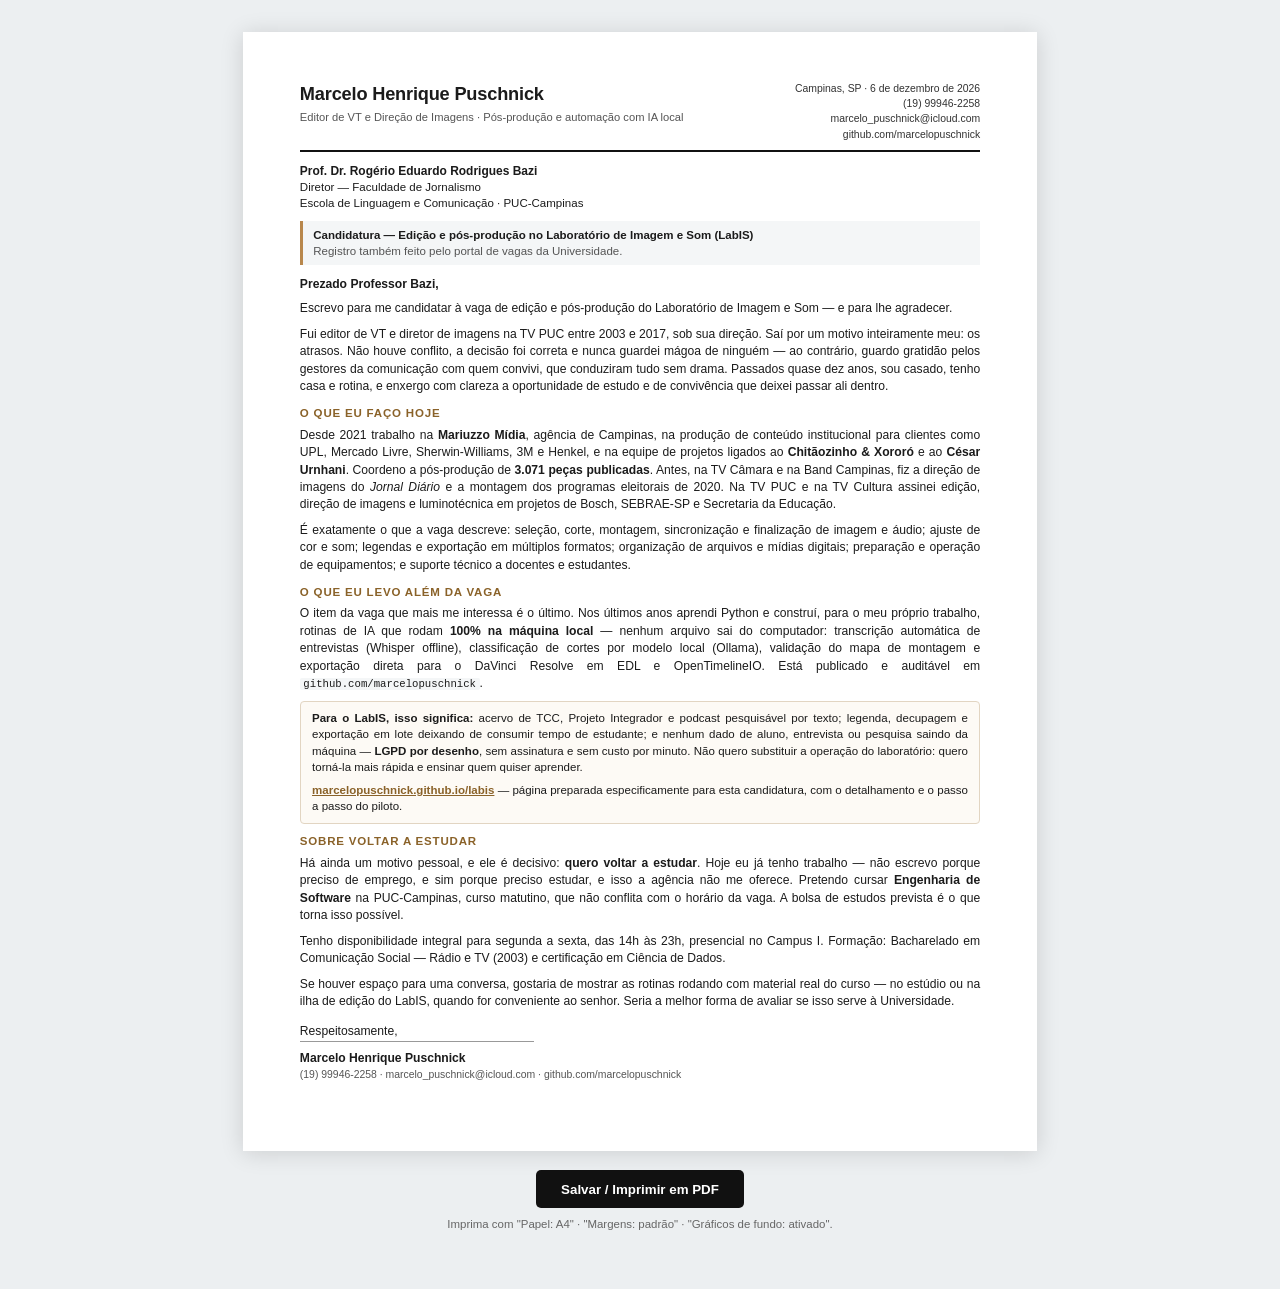
==== carta.html @ 680083f9 "Apresentacao de candidatura ao LabIS (PUC-Campinas) - index: pagina de recepcao com carta aberta, nu" ====
<!DOCTYPE html>
<html lang="pt-BR">
<head>
<meta charset="UTF-8">
<meta name="viewport" content="width=device-width, initial-scale=1.0">
<title>Carta — Prof. Dr. Rogério Bazi | Candidatura LabIS · Marcelo Puschnick</title>
<style>
  /* --fs e --lh sao o unico controle de escala; o resto usa em */
  :root { --fs: 9.1pt; --lh: 1.44; }

  @page { size: A4; margin: 11mm 15mm 10mm 15mm; }

  * { margin: 0; padding: 0; box-sizing: border-box; }

  html { -webkit-print-color-adjust: exact; print-color-adjust: exact; }

  body {
    font-family: 'Inter', -apple-system, 'Segoe UI', Arial, sans-serif;
    font-size: var(--fs);
    line-height: var(--lh);
    color: #1b1b1b;
    background: #eceff1;
    padding: 2rem 1rem 3rem;
  }

  .sheet {
    width: 210mm;
    min-height: 296mm;
    margin: 0 auto;
    background: #fff;
    padding: 13mm 15mm 12mm 15mm;
    box-shadow: 0 2px 22px rgba(0,0,0,.14);
  }

  /* ---- cabeçalho ---- */
  .letterhead { display: flex; justify-content: space-between; align-items: flex-start; gap: 1.5rem; border-bottom: 2px solid #111; padding-bottom: .5rem; }
  .who h1 { font-size: 1.5em; font-weight: 700; letter-spacing: -.01em; }
  .who .role { font-size: .92em; color: #555; margin-top: .1rem; }
  .contact { text-align: right; font-size: .86em; line-height: 1.45; color: #333; white-space: nowrap; }
  .contact a { color: #333; text-decoration: none; }

  /* ---- destinatário ---- */
  .addressee { margin-top: .7rem; font-size: .95em; line-height: 1.38; }
  .addressee strong { font-size: 1.04em; }

  .subject {
    margin: .6rem 0 .7rem;
    padding: .34rem .65rem;
    background: #f4f6f7;
    border-left: 3px solid #b8874c;
    font-size: .95em;
    font-weight: 600;
  }

  .salutation { margin-bottom: .4rem; font-weight: 600; }

  p { margin-bottom: .5rem; text-align: justify; }

  h2 {
    font-size: .95em;
    font-weight: 700;
    text-transform: uppercase;
    letter-spacing: .07em;
    color: #8a6229;
    margin: .6rem 0 .3rem;
  }

  .code { font-family: 'JetBrains Mono', Consolas, monospace; font-size: .88em; background: #f4f6f7; padding: .01rem .22rem; border-radius: 2px; }

  .callout {
    border: 1px solid #e2d5c2;
    background: #fdfaf5;
    border-radius: 4px;
    padding: .5rem .7rem;
    margin: .5rem 0;
    font-size: .95em;
  }
  .callout p { margin-bottom: .35rem; }
  .callout p:last-child { margin-bottom: 0; }

  .sign { margin-top: .8rem; }
  .sign .name { font-weight: 700; margin-top: .5rem; }
  .sign .line { border-top: 1px solid #999; width: 62mm; margin-bottom: .18rem; }
  .sign .meta { font-size: .86em; color: #555; }

  .no-print { max-width: 210mm; margin: 1.2rem auto 0; text-align: center; }
  .no-print button {
    font: inherit; font-size: 10pt; font-weight: 600;
    padding: .6rem 1.6rem; background: #111; color: #fff;
    border: 0; border-radius: 5px; cursor: pointer;
  }
  .no-print p { text-align: center; font-size: 8.6pt; color: #666; margin-top: .5rem; }

  @media print {
    body { background: #fff; padding: 0; }
    .sheet { width: auto; min-height: 0; margin: 0; padding: 0; box-shadow: none; }
    .no-print { display: none; }
    a { color: #1b1b1b; }
  }
  /* apenas tela: em impressao a largura ute de A4 (680px) casaria com max-width:800px
     e reempilharia o cabecalho, empurrando a carta para uma segunda pagina */
  @media screen and (max-width: 800px) {
    .sheet { width: 100%; min-height: 0; padding: 1.2rem; }
    .letterhead { flex-direction: column; gap: .4rem; }
    .contact { text-align: left; white-space: normal; }
  }
</style>
</head>
<body>

<div class="sheet">

  <div class="letterhead">
    <div class="who">
      <h1>Marcelo Henrique Puschnick</h1>
      <div class="role">Editor de VT e Direção de Imagens · Pós-produção e automação com IA local</div>
    </div>
    <div class="contact">
      Campinas, SP · <span id="today"></span><br>
      (19) 99946-2258<br>
      marcelo_puschnick@icloud.com<br>
      github.com/marcelopuschnick
    </div>
  </div>

  <div class="addressee">
    <strong>Prof. Dr. Rogério Eduardo Rodrigues Bazi</strong><br>
    Diretor — Faculdade de Jornalismo<br>
    Escola de Linguagem e Comunicação · PUC-Campinas
  </div>

  <div class="subject">
    Candidatura — Edição e pós-produção no Laboratório de Imagem e Som (LabIS)<br>
    <span style="font-weight:400;color:#555;">Registro também feito pelo portal de vagas da Universidade.</span>
  </div>

  <p class="salutation">Prezado Professor Bazi,</p>

  <p>Escrevo para me candidatar à vaga de edição e pós-produção do Laboratório de Imagem e Som — e para lhe agradecer.</p>

  <p>Fui editor de VT e diretor de imagens na TV PUC entre 2003 e 2017, sob sua direção. Saí por um motivo inteiramente meu: os atrasos. Não houve conflito, a decisão foi correta e nunca guardei mágoa de ninguém — ao contrário, guardo gratidão pelos gestores da comunicação com quem convivi, que conduziram tudo sem drama. Passados quase dez anos, sou casado, tenho casa e rotina, e enxergo com clareza a oportunidade de estudo e de convivência que deixei passar ali dentro.</p>

  <h2>O que eu faço hoje</h2>

  <p>Desde 2021 trabalho na <strong>Mariuzzo Mídia</strong>, agência de Campinas, na produção de conteúdo institucional para clientes como UPL, Mercado Livre, Sherwin-Williams, 3M e Henkel, e na equipe de projetos ligados ao <strong>Chitãozinho &amp; Xororó</strong> e ao <strong>César Urnhani</strong>. Coordeno a pós-produção de <strong>3.071 peças publicadas</strong>. Antes, na TV Câmara e na Band Campinas, fiz a direção de imagens do <em>Jornal Diário</em> e a montagem dos programas eleitorais de 2020. Na TV PUC e na TV Cultura assinei edição, direção de imagens e luminotécnica em projetos de Bosch, SEBRAE-SP e Secretaria da Educação.</p>

  <p>É exatamente o que a vaga descreve: seleção, corte, montagem, sincronização e finalização de imagem e áudio; ajuste de cor e som; legendas e exportação em múltiplos formatos; organização de arquivos e mídias digitais; preparação e operação de equipamentos; e suporte técnico a docentes e estudantes.</p>

  <h2>O que eu levo além da vaga</h2>

  <p>O item da vaga que mais me interessa é o último. Nos últimos anos aprendi Python e construí, para o meu próprio trabalho, rotinas de IA que rodam <strong>100% na máquina local</strong> — nenhum arquivo sai do computador: transcrição automática de entrevistas (Whisper offline), classificação de cortes por modelo local (Ollama), validação do mapa de montagem e exportação direta para o DaVinci Resolve em EDL e OpenTimelineIO. Está publicado e auditável em <span class="code">github.com/marcelopuschnick</span>.</p>

  <div class="callout">
    <p><strong>Para o LabIS, isso significa:</strong> acervo de TCC, Projeto Integrador e podcast pesquisável por texto; legenda, decupagem e exportação em lote deixando de consumir tempo de estudante; e nenhum dado de aluno, entrevista ou pesquisa saindo da máquina — <strong>LGPD por desenho</strong>, sem assinatura e sem custo por minuto. Não quero substituir a operação do laboratório: quero torná-la mais rápida e ensinar quem quiser aprender.</p>
    <p><a href="https://marcelopuschnick.github.io/labis/" style="color:#8a6229;font-weight:600;">marcelopuschnick.github.io/labis</a> — página preparada especificamente para esta candidatura, com o detalhamento e o passo a passo do piloto.</p>
  </div>

  <h2>Sobre voltar a estudar</h2>

  <p>Há ainda um motivo pessoal, e ele é decisivo: <strong>quero voltar a estudar</strong>. Hoje eu já tenho trabalho — não escrevo porque preciso de emprego, e sim porque preciso estudar, e isso a agência não me oferece. Pretendo cursar <strong>Engenharia de Software</strong> na PUC-Campinas, curso matutino, que não conflita com o horário da vaga. A bolsa de estudos prevista é o que torna isso possível.</p>

  <p>Tenho disponibilidade integral para segunda a sexta, das 14h às 23h, presencial no Campus I. Formação: Bacharelado em Comunicação Social — Rádio e TV (2003) e certificação em Ciência de Dados.</p>

  <p>Se houver espaço para uma conversa, gostaria de mostrar as rotinas rodando com material real do curso — no estúdio ou na ilha de edição do LabIS, quando for conveniente ao senhor. Seria a melhor forma de avaliar se isso serve à Universidade.</p>

  <div class="sign">
    <p style="margin-bottom:0;">Respeitosamente,</p>
    <div class="line"></div>
    <div class="name">Marcelo Henrique Puschnick</div>
    <div class="meta">(19) 99946-2258 · marcelo_puschnick@icloud.com · github.com/marcelopuschnick</div>
  </div>

</div>

<div class="no-print">
  <button onclick="window.print()">Salvar / Imprimir em PDF</button>
  <p>Imprima com "Papel: A4" · "Margens: padrão" · "Gráficos de fundo: ativado".</p>
</div>

<script>
  (function () {
    var m = ['janeiro','fevereiro','março','abril','maio','junho','julho','agosto','setembro','outubro','novembro','dezembro'];
    var d = new Date();
    document.getElementById('today').textContent = d.getDate() + ' de ' + m[d.getMonth()] + ' de ' + d.getFullYear();
  })();
</script>
</body>
</html>
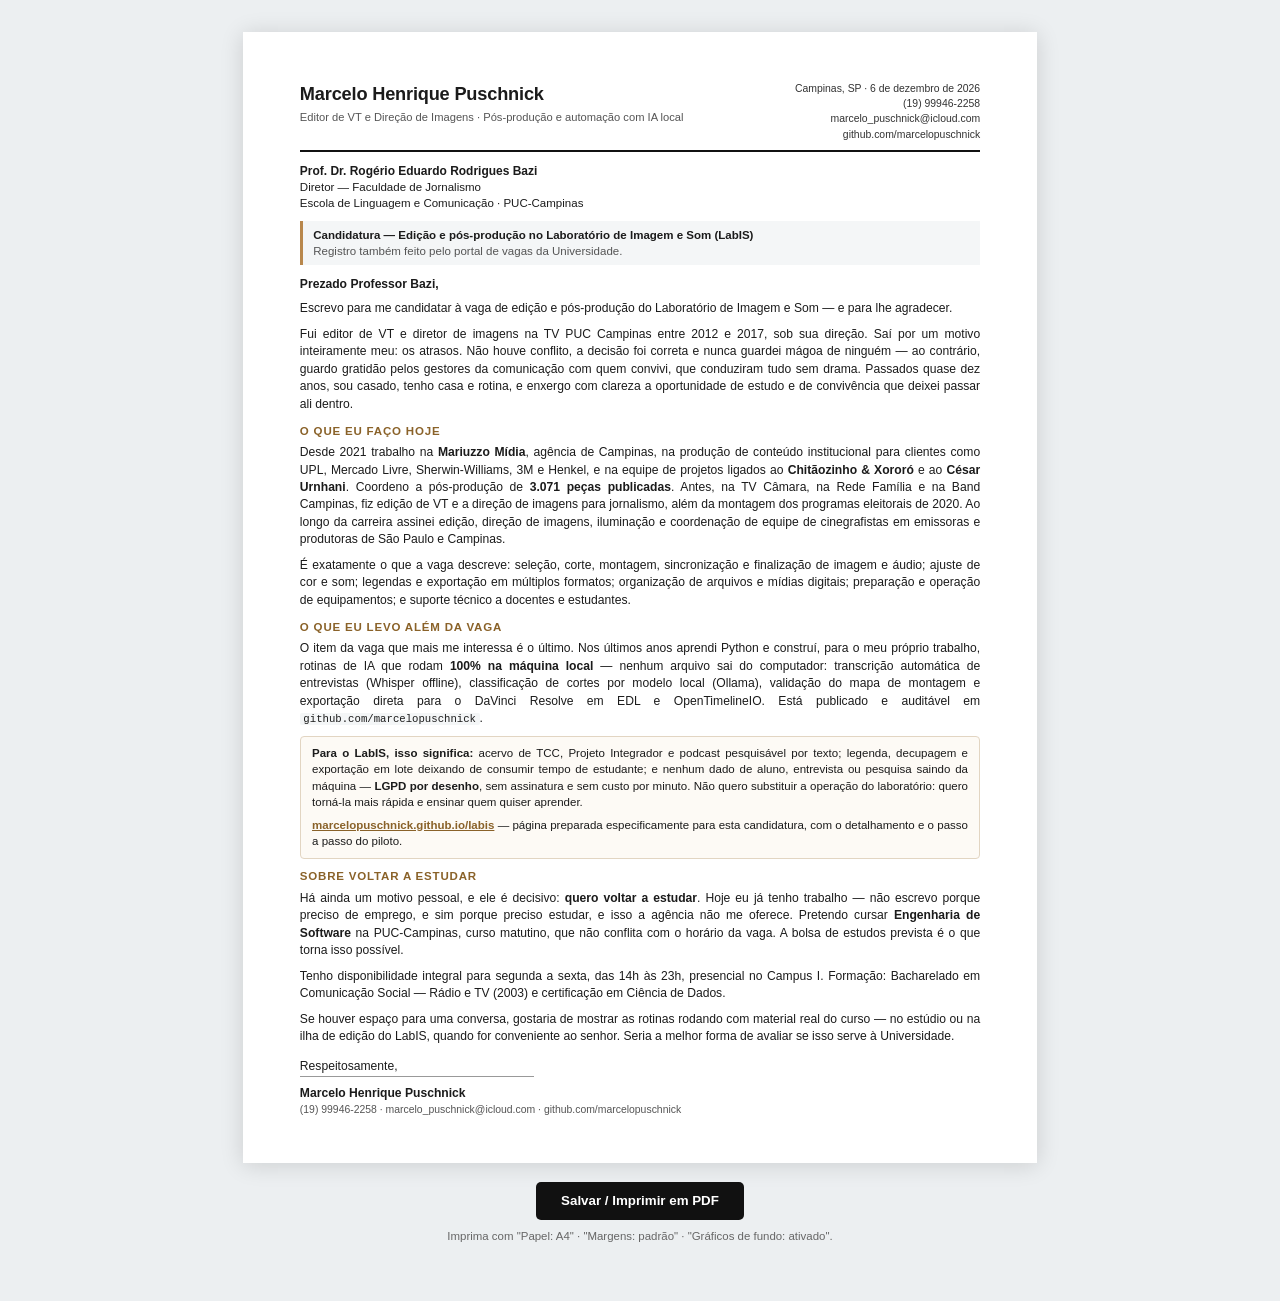
==== commit 0a394d69: "fix: trajetoria correta e curriculo alinhado com o original - datas da TV PUC corrigidas (2012-2017)" ====
--- a/carta.html
+++ b/carta.html
@@ -138,11 +138,11 @@
 
   <p>Escrevo para me candidatar à vaga de edição e pós-produção do Laboratório de Imagem e Som — e para lhe agradecer.</p>
 
-  <p>Fui editor de VT e diretor de imagens na TV PUC entre 2003 e 2017, sob sua direção. Saí por um motivo inteiramente meu: os atrasos. Não houve conflito, a decisão foi correta e nunca guardei mágoa de ninguém — ao contrário, guardo gratidão pelos gestores da comunicação com quem convivi, que conduziram tudo sem drama. Passados quase dez anos, sou casado, tenho casa e rotina, e enxergo com clareza a oportunidade de estudo e de convivência que deixei passar ali dentro.</p>
+  <p>Fui editor de VT e diretor de imagens na TV PUC Campinas entre 2012 e 2017, sob sua direção. Saí por um motivo inteiramente meu: os atrasos. Não houve conflito, a decisão foi correta e nunca guardei mágoa de ninguém — ao contrário, guardo gratidão pelos gestores da comunicação com quem convivi, que conduziram tudo sem drama. Passados quase dez anos, sou casado, tenho casa e rotina, e enxergo com clareza a oportunidade de estudo e de convivência que deixei passar ali dentro.</p>
 
   <h2>O que eu faço hoje</h2>
 
-  <p>Desde 2021 trabalho na <strong>Mariuzzo Mídia</strong>, agência de Campinas, na produção de conteúdo institucional para clientes como UPL, Mercado Livre, Sherwin-Williams, 3M e Henkel, e na equipe de projetos ligados ao <strong>Chitãozinho &amp; Xororó</strong> e ao <strong>César Urnhani</strong>. Coordeno a pós-produção de <strong>3.071 peças publicadas</strong>. Antes, na TV Câmara e na Band Campinas, fiz a direção de imagens do <em>Jornal Diário</em> e a montagem dos programas eleitorais de 2020. Na TV PUC e na TV Cultura assinei edição, direção de imagens e luminotécnica em projetos de Bosch, SEBRAE-SP e Secretaria da Educação.</p>
+  <p>Desde 2021 trabalho na <strong>Mariuzzo Mídia</strong>, agência de Campinas, na produção de conteúdo institucional para clientes como UPL, Mercado Livre, Sherwin-Williams, 3M e Henkel, e na equipe de projetos ligados ao <strong>Chitãozinho &amp; Xororó</strong> e ao <strong>César Urnhani</strong>. Coordeno a pós-produção de <strong>3.071 peças publicadas</strong>. Antes, na TV Câmara, na Rede Família e na Band Campinas, fiz edição de VT e a direção de imagens para jornalismo, além da montagem dos programas eleitorais de 2020. Ao longo da carreira assinei edição, direção de imagens, iluminação e coordenação de equipe de cinegrafistas em emissoras e produtoras de São Paulo e Campinas.</p>
 
   <p>É exatamente o que a vaga descreve: seleção, corte, montagem, sincronização e finalização de imagem e áudio; ajuste de cor e som; legendas e exportação em múltiplos formatos; organização de arquivos e mídias digitais; preparação e operação de equipamentos; e suporte técnico a docentes e estudantes.</p>
 
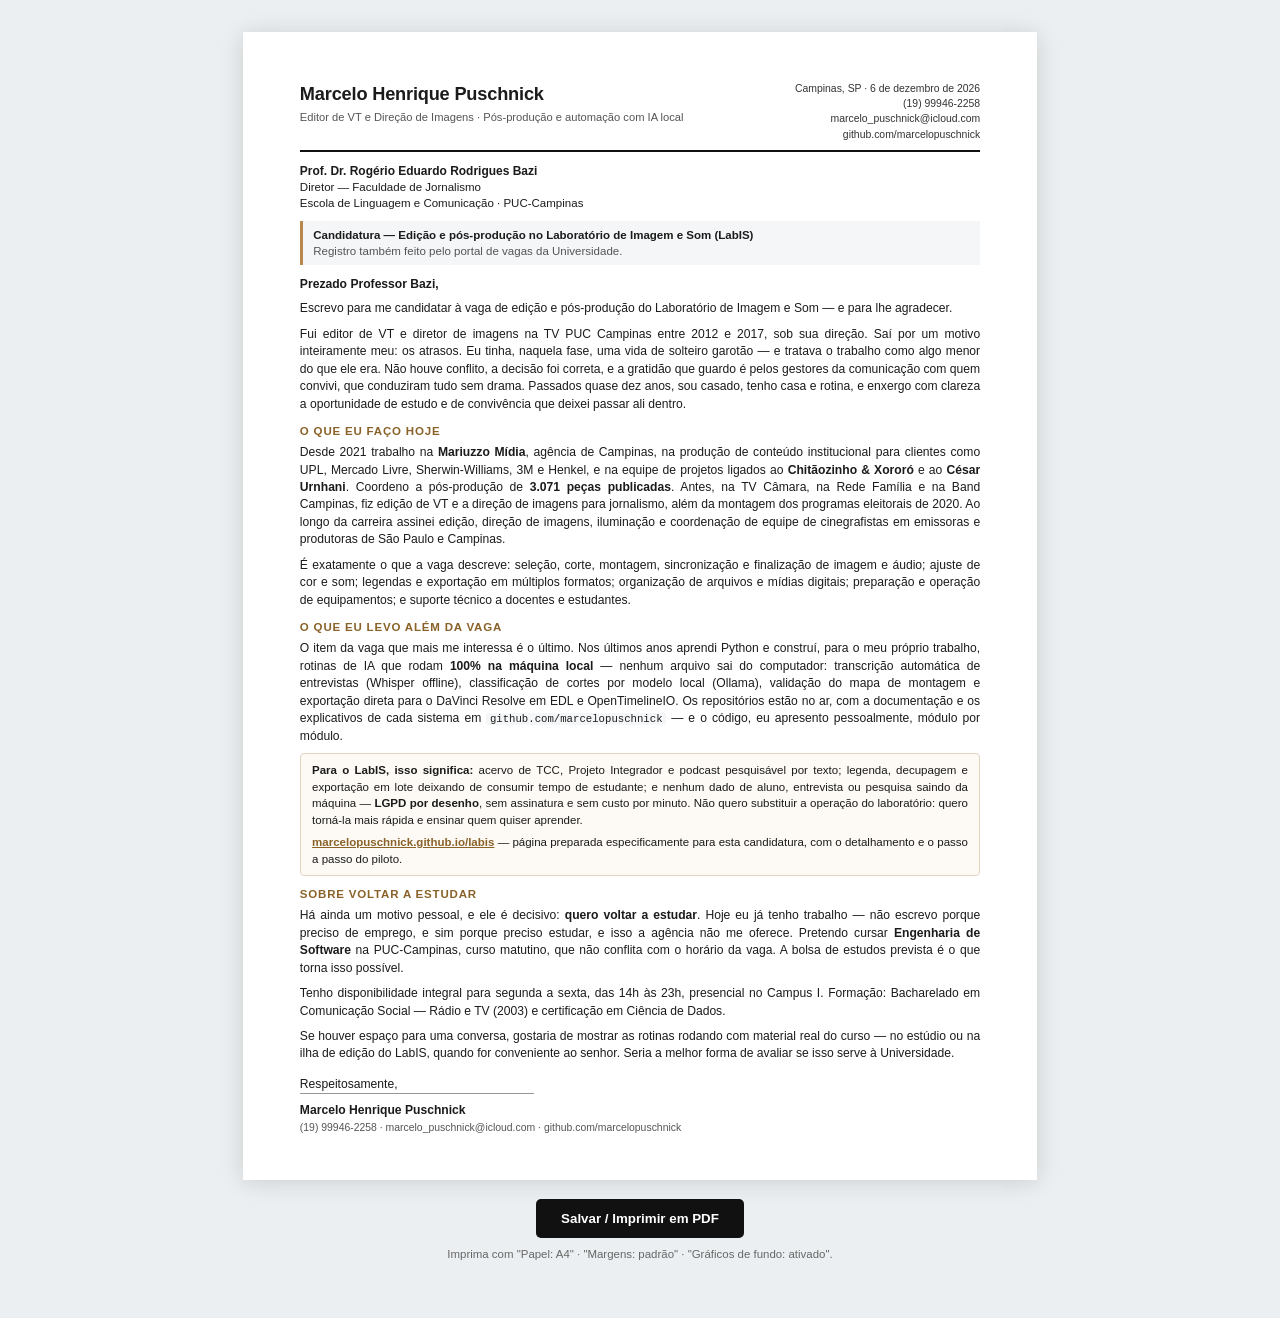
==== commit b485ef4d: "repos: documentacao no ar, codigo apresentado ao vivo; carta/index: garotao de 49, gratidao sem ress" ====
--- a/carta.html
+++ b/carta.html
@@ -138,7 +138,7 @@
 
   <p>Escrevo para me candidatar à vaga de edição e pós-produção do Laboratório de Imagem e Som — e para lhe agradecer.</p>
 
-  <p>Fui editor de VT e diretor de imagens na TV PUC Campinas entre 2012 e 2017, sob sua direção. Saí por um motivo inteiramente meu: os atrasos. Não houve conflito, a decisão foi correta e nunca guardei mágoa de ninguém — ao contrário, guardo gratidão pelos gestores da comunicação com quem convivi, que conduziram tudo sem drama. Passados quase dez anos, sou casado, tenho casa e rotina, e enxergo com clareza a oportunidade de estudo e de convivência que deixei passar ali dentro.</p>
+  <p>Fui editor de VT e diretor de imagens na TV PUC Campinas entre 2012 e 2017, sob sua direção. Saí por um motivo inteiramente meu: os atrasos. Eu tinha, naquela fase, uma vida de solteiro garotão — e tratava o trabalho como algo menor do que ele era. Não houve conflito, a decisão foi correta, e a gratidão que guardo é pelos gestores da comunicação com quem convivi, que conduziram tudo sem drama. Passados quase dez anos, sou casado, tenho casa e rotina, e enxergo com clareza a oportunidade de estudo e de convivência que deixei passar ali dentro.</p>
 
   <h2>O que eu faço hoje</h2>
 
@@ -148,7 +148,7 @@
 
   <h2>O que eu levo além da vaga</h2>
 
-  <p>O item da vaga que mais me interessa é o último. Nos últimos anos aprendi Python e construí, para o meu próprio trabalho, rotinas de IA que rodam <strong>100% na máquina local</strong> — nenhum arquivo sai do computador: transcrição automática de entrevistas (Whisper offline), classificação de cortes por modelo local (Ollama), validação do mapa de montagem e exportação direta para o DaVinci Resolve em EDL e OpenTimelineIO. Está publicado e auditável em <span class="code">github.com/marcelopuschnick</span>.</p>
+  <p>O item da vaga que mais me interessa é o último. Nos últimos anos aprendi Python e construí, para o meu próprio trabalho, rotinas de IA que rodam <strong>100% na máquina local</strong> — nenhum arquivo sai do computador: transcrição automática de entrevistas (Whisper offline), classificação de cortes por modelo local (Ollama), validação do mapa de montagem e exportação direta para o DaVinci Resolve em EDL e OpenTimelineIO. Os repositórios estão no ar, com a documentação e os explicativos de cada sistema em <span class="code">github.com/marcelopuschnick</span> — e o código, eu apresento pessoalmente, módulo por módulo.</p>
 
   <div class="callout">
     <p><strong>Para o LabIS, isso significa:</strong> acervo de TCC, Projeto Integrador e podcast pesquisável por texto; legenda, decupagem e exportação em lote deixando de consumir tempo de estudante; e nenhum dado de aluno, entrevista ou pesquisa saindo da máquina — <strong>LGPD por desenho</strong>, sem assinatura e sem custo por minuto. Não quero substituir a operação do laboratório: quero torná-la mais rápida e ensinar quem quiser aprender.</p>
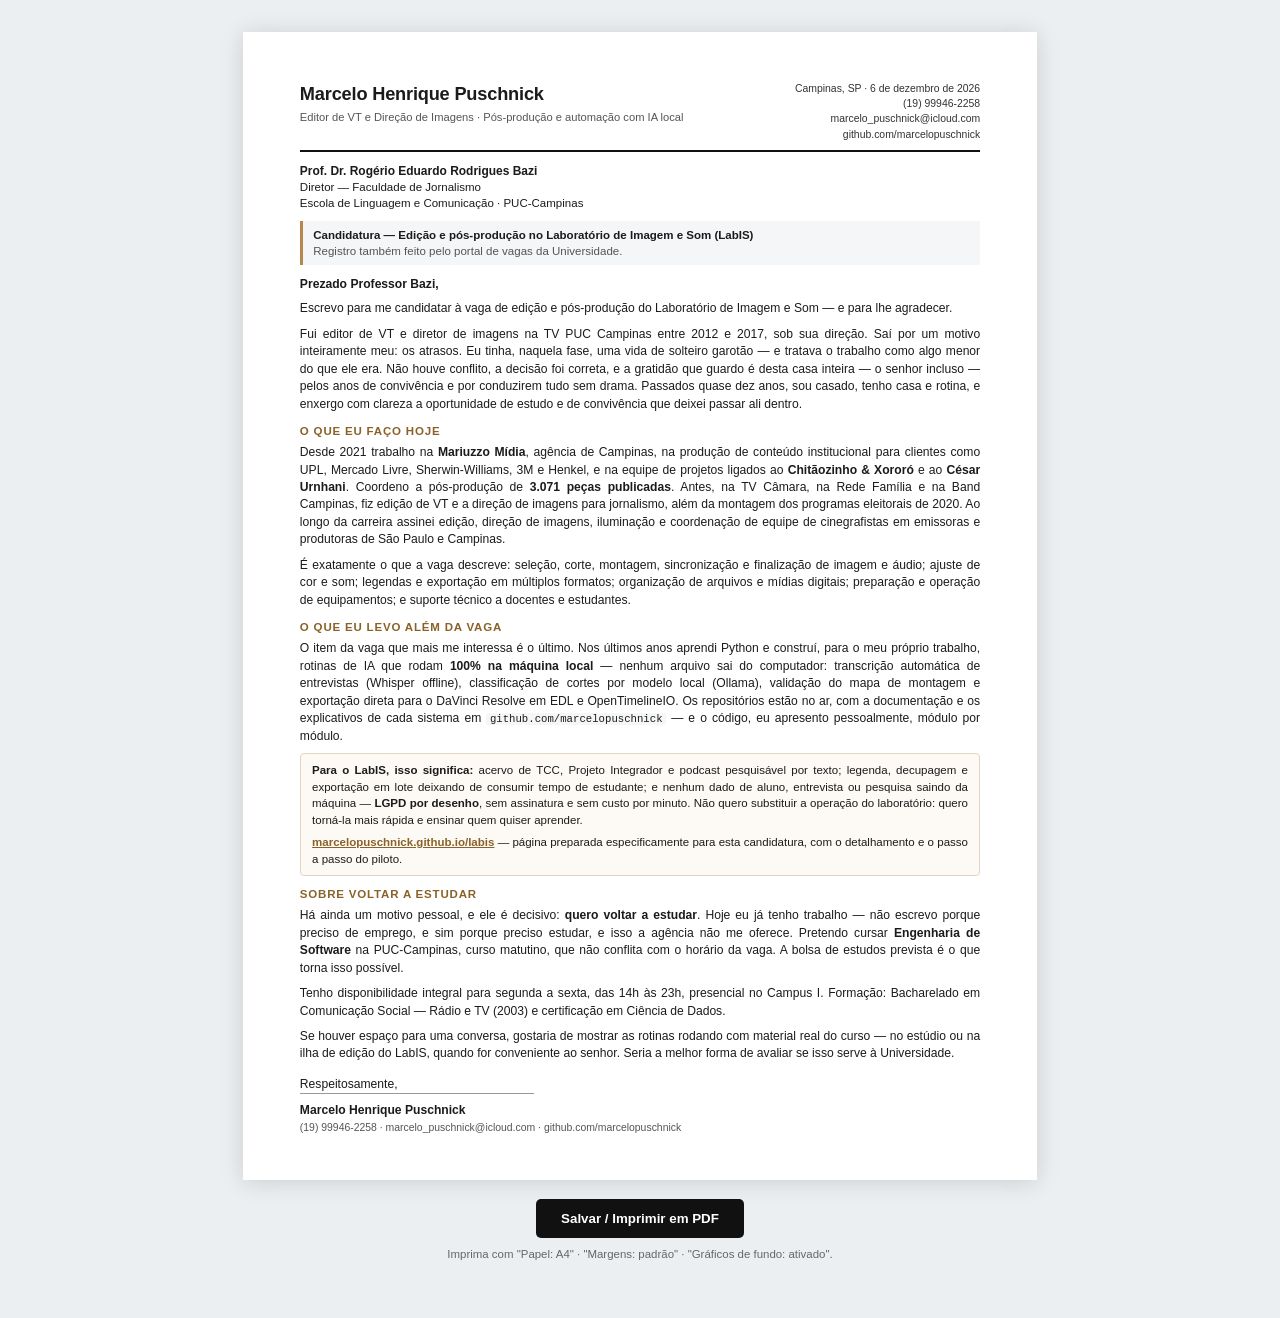
==== commit 1f84839b: "transparencia sem defensiva — gratidao e investimento; contrapartida vira reciprocidade coletiva com" ====
--- a/carta.html
+++ b/carta.html
@@ -138,7 +138,7 @@
 
   <p>Escrevo para me candidatar à vaga de edição e pós-produção do Laboratório de Imagem e Som — e para lhe agradecer.</p>
 
-  <p>Fui editor de VT e diretor de imagens na TV PUC Campinas entre 2012 e 2017, sob sua direção. Saí por um motivo inteiramente meu: os atrasos. Eu tinha, naquela fase, uma vida de solteiro garotão — e tratava o trabalho como algo menor do que ele era. Não houve conflito, a decisão foi correta, e a gratidão que guardo é pelos gestores da comunicação com quem convivi, que conduziram tudo sem drama. Passados quase dez anos, sou casado, tenho casa e rotina, e enxergo com clareza a oportunidade de estudo e de convivência que deixei passar ali dentro.</p>
+  <p>Fui editor de VT e diretor de imagens na TV PUC Campinas entre 2012 e 2017, sob sua direção. Saí por um motivo inteiramente meu: os atrasos. Eu tinha, naquela fase, uma vida de solteiro garotão — e tratava o trabalho como algo menor do que ele era. Não houve conflito, a decisão foi correta, e a gratidão que guardo é desta casa inteira — o senhor incluso — pelos anos de convivência e por conduzirem tudo sem drama. Passados quase dez anos, sou casado, tenho casa e rotina, e enxergo com clareza a oportunidade de estudo e de convivência que deixei passar ali dentro.</p>
 
   <h2>O que eu faço hoje</h2>
 
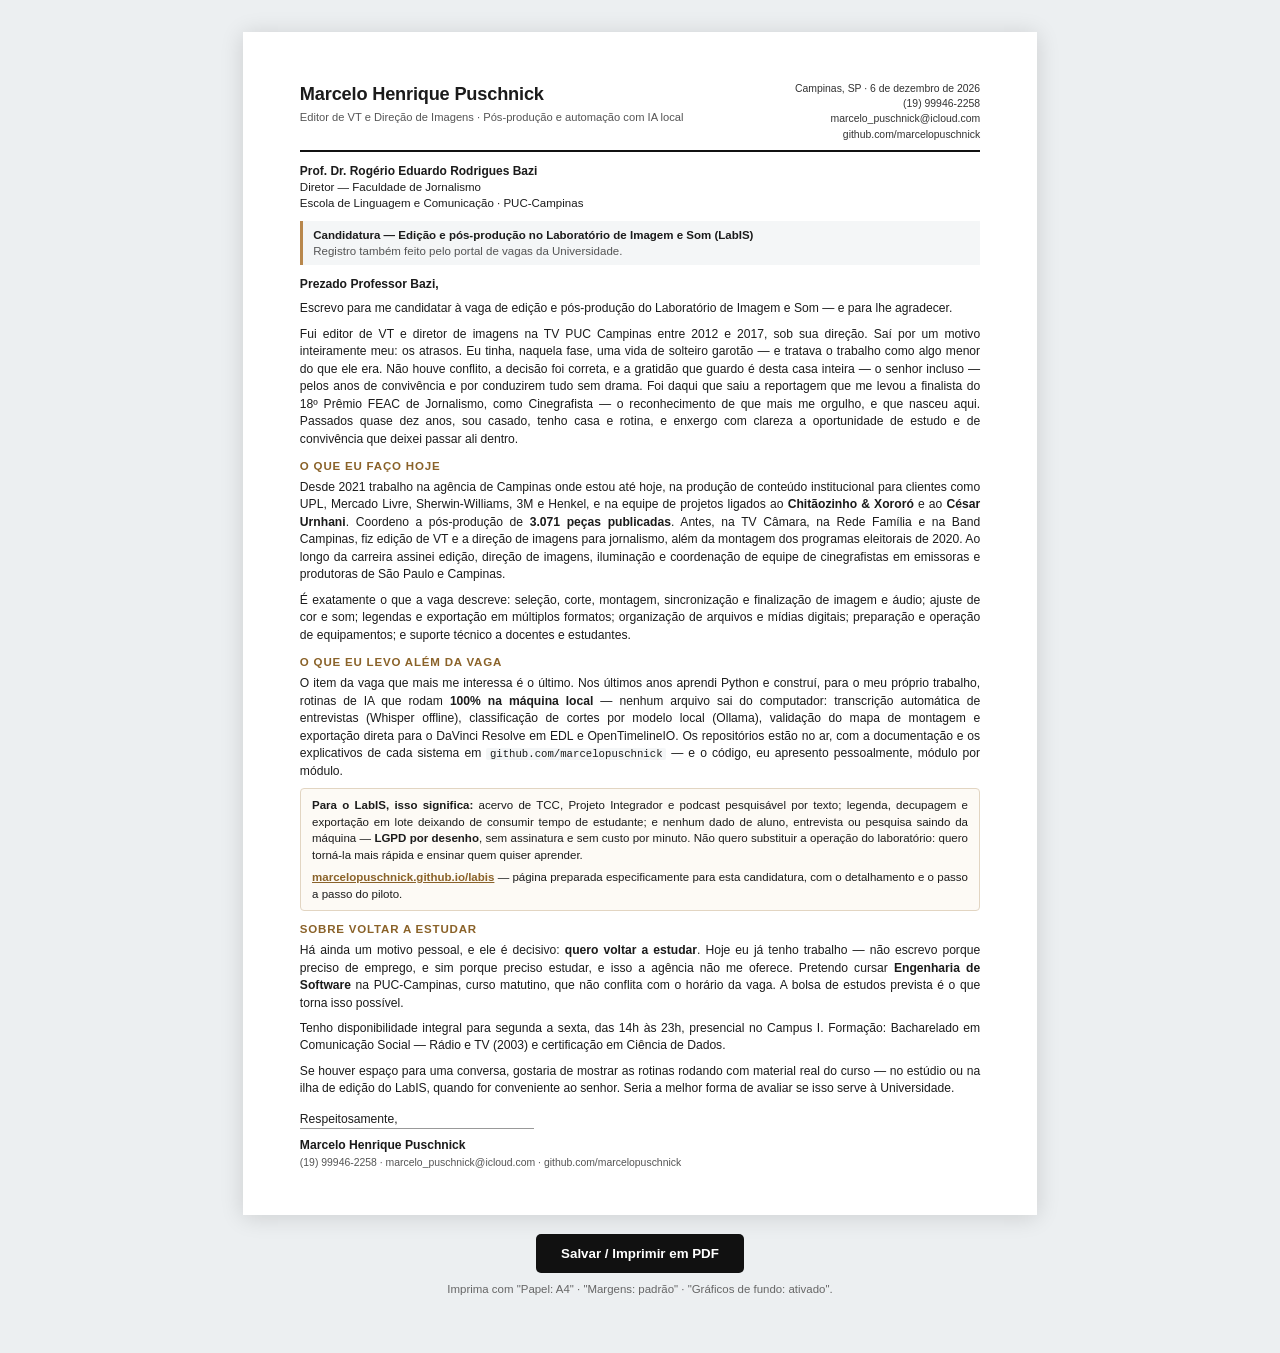
==== commit 92855c5c: "pente fino: FEAC na carta formal, nome da agencia so no CV, Bosch de volta na TV PUC do curriculo" ====
--- a/carta.html
+++ b/carta.html
@@ -138,11 +138,11 @@
 
   <p>Escrevo para me candidatar à vaga de edição e pós-produção do Laboratório de Imagem e Som — e para lhe agradecer.</p>
 
-  <p>Fui editor de VT e diretor de imagens na TV PUC Campinas entre 2012 e 2017, sob sua direção. Saí por um motivo inteiramente meu: os atrasos. Eu tinha, naquela fase, uma vida de solteiro garotão — e tratava o trabalho como algo menor do que ele era. Não houve conflito, a decisão foi correta, e a gratidão que guardo é desta casa inteira — o senhor incluso — pelos anos de convivência e por conduzirem tudo sem drama. Passados quase dez anos, sou casado, tenho casa e rotina, e enxergo com clareza a oportunidade de estudo e de convivência que deixei passar ali dentro.</p>
+  <p>Fui editor de VT e diretor de imagens na TV PUC Campinas entre 2012 e 2017, sob sua direção. Saí por um motivo inteiramente meu: os atrasos. Eu tinha, naquela fase, uma vida de solteiro garotão — e tratava o trabalho como algo menor do que ele era. Não houve conflito, a decisão foi correta, e a gratidão que guardo é desta casa inteira — o senhor incluso — pelos anos de convivência e por conduzirem tudo sem drama. Foi daqui que saiu a reportagem que me levou a finalista do 18º Prêmio FEAC de Jornalismo, como Cinegrafista — o reconhecimento de que mais me orgulho, e que nasceu aqui. Passados quase dez anos, sou casado, tenho casa e rotina, e enxergo com clareza a oportunidade de estudo e de convivência que deixei passar ali dentro.</p>
 
   <h2>O que eu faço hoje</h2>
 
-  <p>Desde 2021 trabalho na <strong>Mariuzzo Mídia</strong>, agência de Campinas, na produção de conteúdo institucional para clientes como UPL, Mercado Livre, Sherwin-Williams, 3M e Henkel, e na equipe de projetos ligados ao <strong>Chitãozinho &amp; Xororó</strong> e ao <strong>César Urnhani</strong>. Coordeno a pós-produção de <strong>3.071 peças publicadas</strong>. Antes, na TV Câmara, na Rede Família e na Band Campinas, fiz edição de VT e a direção de imagens para jornalismo, além da montagem dos programas eleitorais de 2020. Ao longo da carreira assinei edição, direção de imagens, iluminação e coordenação de equipe de cinegrafistas em emissoras e produtoras de São Paulo e Campinas.</p>
+  <p>Desde 2021 trabalho na agência de Campinas onde estou até hoje, na produção de conteúdo institucional para clientes como UPL, Mercado Livre, Sherwin-Williams, 3M e Henkel, e na equipe de projetos ligados ao <strong>Chitãozinho &amp; Xororó</strong> e ao <strong>César Urnhani</strong>. Coordeno a pós-produção de <strong>3.071 peças publicadas</strong>. Antes, na TV Câmara, na Rede Família e na Band Campinas, fiz edição de VT e a direção de imagens para jornalismo, além da montagem dos programas eleitorais de 2020. Ao longo da carreira assinei edição, direção de imagens, iluminação e coordenação de equipe de cinegrafistas em emissoras e produtoras de São Paulo e Campinas.</p>
 
   <p>É exatamente o que a vaga descreve: seleção, corte, montagem, sincronização e finalização de imagem e áudio; ajuste de cor e som; legendas e exportação em múltiplos formatos; organização de arquivos e mídias digitais; preparação e operação de equipamentos; e suporte técnico a docentes e estudantes.</p>
 
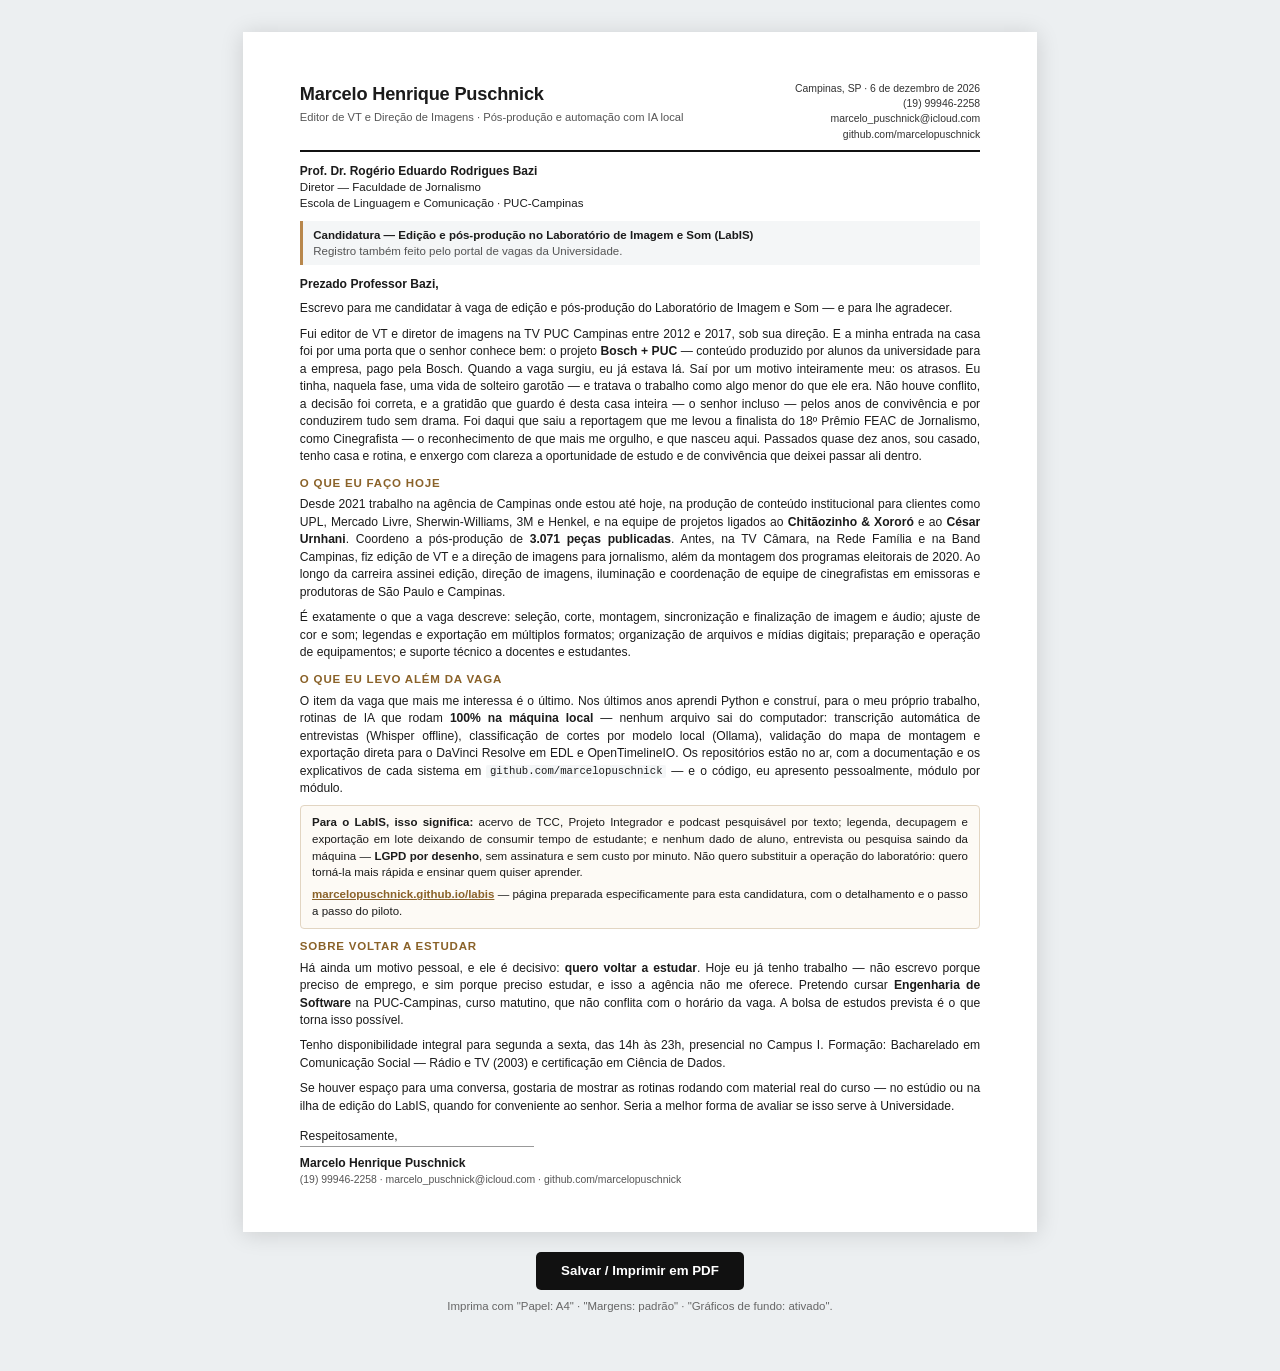
==== commit 95b4301c: "a origem contada: entrada na TV PUC pelo projeto Bosch + PUC — Marcelo como produto vivo do modelo d" ====
--- a/carta.html
+++ b/carta.html
@@ -138,7 +138,7 @@
 
   <p>Escrevo para me candidatar à vaga de edição e pós-produção do Laboratório de Imagem e Som — e para lhe agradecer.</p>
 
-  <p>Fui editor de VT e diretor de imagens na TV PUC Campinas entre 2012 e 2017, sob sua direção. Saí por um motivo inteiramente meu: os atrasos. Eu tinha, naquela fase, uma vida de solteiro garotão — e tratava o trabalho como algo menor do que ele era. Não houve conflito, a decisão foi correta, e a gratidão que guardo é desta casa inteira — o senhor incluso — pelos anos de convivência e por conduzirem tudo sem drama. Foi daqui que saiu a reportagem que me levou a finalista do 18º Prêmio FEAC de Jornalismo, como Cinegrafista — o reconhecimento de que mais me orgulho, e que nasceu aqui. Passados quase dez anos, sou casado, tenho casa e rotina, e enxergo com clareza a oportunidade de estudo e de convivência que deixei passar ali dentro.</p>
+  <p>Fui editor de VT e diretor de imagens na TV PUC Campinas entre 2012 e 2017, sob sua direção. E a minha entrada na casa foi por uma porta que o senhor conhece bem: o projeto <strong>Bosch + PUC</strong> — conteúdo produzido por alunos da universidade para a empresa, pago pela Bosch. Quando a vaga surgiu, eu já estava lá. Saí por um motivo inteiramente meu: os atrasos. Eu tinha, naquela fase, uma vida de solteiro garotão — e tratava o trabalho como algo menor do que ele era. Não houve conflito, a decisão foi correta, e a gratidão que guardo é desta casa inteira — o senhor incluso — pelos anos de convivência e por conduzirem tudo sem drama. Foi daqui que saiu a reportagem que me levou a finalista do 18º Prêmio FEAC de Jornalismo, como Cinegrafista — o reconhecimento de que mais me orgulho, e que nasceu aqui. Passados quase dez anos, sou casado, tenho casa e rotina, e enxergo com clareza a oportunidade de estudo e de convivência que deixei passar ali dentro.</p>
 
   <h2>O que eu faço hoje</h2>
 
